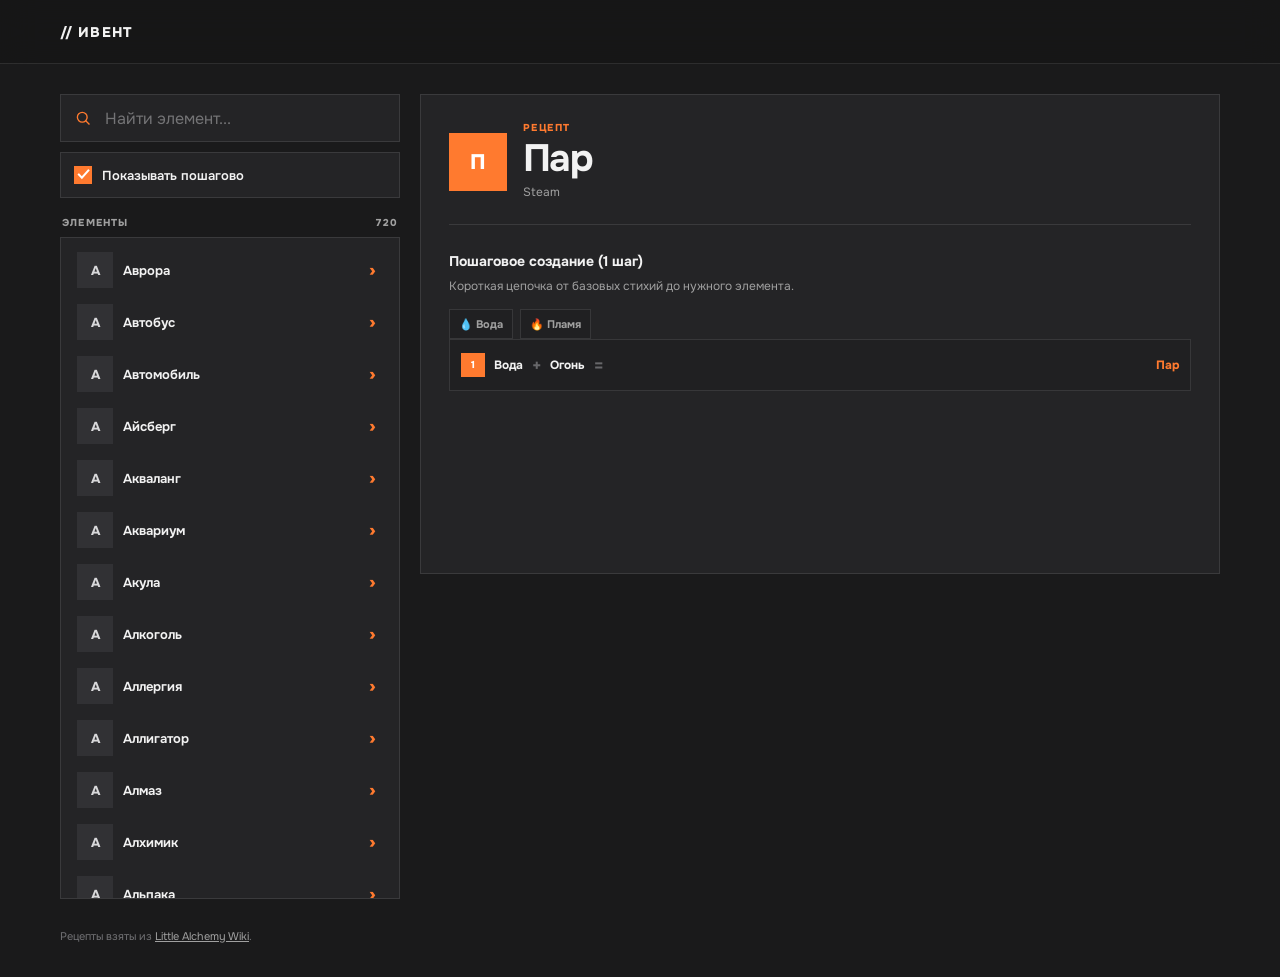
==== Alchemy/index.html @ 8fb55119 "Add files via upload" ====
<!doctype html>
<html lang="ru">
  <head>
    <meta charset="UTF-8" />
    <meta name="viewport" content="width=device-width, initial-scale=1.0" />
    <meta name="theme-color" content="#1a1a1b" />
    <title>Алхимия — все 720 рецептов</title>
    <meta name="description" content="Все 720 элементов Алхимии на русском: поиск, рецепты и пошаговые цепочки." />
    <meta property="og:title" content="Алхимия — все 720 рецептов" />
    <meta property="og:description" content="Простой русскоязычный справочник с поиском и пошаговыми цепочками." />
    <meta property="og:image" content="og.png" />
    <link rel="stylesheet" href="styles.css" />
    <link rel="stylesheet" href="../topbar.css" />
    <script src="data.js" defer></script>
    <script src="app.js" defer></script>
  </head>
  <body>
    <header class="topbar">
      <div class="topbar__inner">
        <a class="brand" href="../" aria-label="Ивент — на главную">// ИВЕНТ</a>
      </div>
    </header>

    <main class="workspace">
      <section class="catalog" aria-label="Каталог элементов">
        <div class="search">
          <span class="search__icon" aria-hidden="true">
            <svg viewBox="0 0 24 24" width="18" height="18"><circle cx="11" cy="11" r="6.5" /><path d="m16 16 4 4" /></svg>
          </span>
          <input id="search-input" type="search" placeholder="Найти элемент..." autocomplete="off" aria-label="Найти элемент" />
          <button id="clear-search" class="icon-button" type="button" aria-label="Очистить поиск" hidden>×</button>
        </div>

        <label class="mode-switch">
          <input id="step-mode" type="checkbox" checked />
          <span class="fake-checkbox" aria-hidden="true">✓</span>
          <span>Показывать пошагово</span>
        </label>

        <div class="list-head">
          <span>Элементы</span>
          <span id="result-count">720</span>
        </div>
        <div class="element-list" id="element-list" role="listbox" aria-label="Результаты поиска"></div>
      </section>

      <section class="recipe-card" id="recipe-card" aria-live="polite"></section>
    </main>

    <footer>
      Рецепты взяты из
      <a href="https://little-alchemy.fandom.com/wiki/Elements_(Little_Alchemy_2)" target="_blank" rel="noreferrer">Little Alchemy Wiki</a>.
    </footer>
  </body>
</html>
---- Alchemy/styles.css ----
@import url("https://fonts.googleapis.com/css2?family=Onest:wght@400;500;600;700;800&display=swap");

:root {
  color-scheme: dark;
  --bg: #1a1a1b;
  --surface: #242426;
  --surface-2: #2b2b2e;
  --line: rgba(255, 255, 255, 0.1);
  --line-strong: rgba(255, 255, 255, 0.2);
  --text: #f2f2f2;
  --muted: #a0a0a0;
  --accent: #ff7a2f;
  --accent-soft: rgba(255, 122, 47, 0.13);
  font-family: "Onest", "Segoe UI", system-ui, sans-serif;
}

* { box-sizing: border-box; }
html { min-width: 320px; background: var(--bg); scroll-behavior: smooth; }
body { min-height: 100vh; margin: 0; background: var(--bg); color: var(--text); }
button, input { font: inherit; }
button { color: inherit; }

.workspace {
  width: min(1160px, calc(100% - 40px));
  margin: 30px auto;
  display: grid;
  grid-template-columns: 340px minmax(0, 1fr);
  gap: 20px;
  align-items: start;
}

.catalog { min-width: 0; }
.search { height: 48px; display: grid; grid-template-columns: 30px 1fr 34px; align-items: center; padding: 0 7px 0 12px; border: 1px solid var(--line); background: var(--surface); }
.search__icon { width: 20px; height: 20px; display: grid; place-items: center; color: var(--accent); }
.search__icon svg { display: block; fill: none; stroke: currentColor; stroke-width: 1.8; stroke-linecap: square; }
.search input { width: 100%; border: 0; outline: 0; background: transparent; color: var(--text); }
.search input::placeholder { color: #747476; }
.search:focus-within { border-color: var(--accent); box-shadow: 0 0 0 2px var(--accent-soft); }
.icon-button { width: 30px; height: 30px; border: 0; background: transparent; color: var(--muted); cursor: pointer; font-size: 21px; }
.icon-button:hover { background: var(--surface-2); color: var(--text); }

.mode-switch { min-height: 46px; margin-top: 10px; padding: 0 13px; display: flex; align-items: center; gap: 10px; border: 1px solid var(--line); background: var(--surface); cursor: pointer; font-size: 13px; font-weight: 600; user-select: none; }
.mode-switch input { position: absolute; opacity: 0; pointer-events: none; }
.fake-checkbox { width: 18px; height: 18px; display: grid; place-items: center; flex: 0 0 auto; border: 1px solid var(--line-strong); color: transparent; font-size: 12px; font-weight: 900; }
.mode-switch input:checked + .fake-checkbox { border-color: var(--accent); background: var(--accent); color: #fff; }
.mode-switch:has(input:focus-visible) { outline: 2px solid var(--accent); outline-offset: 2px; }

.list-head { margin: 18px 2px 8px; display: flex; justify-content: space-between; color: var(--muted); font-size: 10px; font-weight: 800; letter-spacing: 0.12em; text-transform: uppercase; }
.element-list { max-height: calc(100vh - 238px); min-height: 300px; padding: 6px; overflow: auto; border: 1px solid var(--line); background: var(--surface); scrollbar-color: #4b4b4e transparent; }
.element-item { width: 100%; min-height: 52px; display: grid; grid-template-columns: 36px minmax(0, 1fr) 22px; align-items: center; gap: 10px; padding: 7px 9px; border: 1px solid transparent; background: transparent; cursor: pointer; text-align: left; }
.element-item:hover { background: var(--surface-2); }
.element-item[aria-selected="true"] { border-color: rgba(255, 122, 47, 0.36); background: var(--accent-soft); }
.element-item:focus-visible { outline: 2px solid var(--accent); outline-offset: -2px; }
.element-mark { width: 36px; height: 36px; display: grid; place-items: center; background: #313134; color: #d8d8da; font-size: 13px; font-weight: 800; }
.element-item[aria-selected="true"] .element-mark { background: var(--accent); color: #fff; }
.element-name { min-width: 0; overflow: hidden; text-overflow: ellipsis; white-space: nowrap; font-size: 13px; font-weight: 650; }
.selected-check { color: var(--accent); font-size: 17px; font-weight: 900; text-align: center; }
.empty-list { padding: 44px 20px; color: var(--muted); text-align: center; font-size: 13px; }

.recipe-card { min-height: 480px; padding: 28px; border: 1px solid var(--line); background: var(--surface); }
.recipe-title { display: flex; align-items: center; gap: 16px; padding-bottom: 24px; border-bottom: 1px solid var(--line); }
.recipe-title .element-mark { width: 58px; height: 58px; background: var(--accent); color: #fff; font-size: 21px; }
.eyebrow { margin: 0 0 5px; color: var(--accent); font: 800 10px/1 "Onest", sans-serif; letter-spacing: 0.14em; text-transform: uppercase; }
h1 { margin: 0; font-size: clamp(25px, 4vw, 38px); line-height: 1.08; letter-spacing: -0.04em; }
.english-name { margin: 5px 0 0; color: var(--muted); font-size: 12px; }
.section-title { margin: 27px 0 11px; font-size: 14px; }
.section-note { margin: -4px 0 14px; color: var(--muted); font-size: 12px; line-height: 1.5; }
.notice { margin-top: 22px; padding: 15px 17px; border-left: 2px solid var(--accent); background: #202022; color: var(--muted); font-size: 13px; line-height: 1.5; }
.recipe-list, .step-list { margin: 0; padding: 0; list-style: none; display: grid; gap: 8px; }
.recipe-row, .step-row { min-height: 52px; display: flex; align-items: center; gap: 9px; padding: 9px 11px; border: 1px solid var(--line); background: #202022; }
.ingredient { min-width: 0; display: inline-flex; align-items: center; gap: 7px; color: var(--text); font-size: 12px; font-weight: 700; }
button.ingredient { padding: 0; border: 0; background: transparent; cursor: pointer; }
button.ingredient:hover { color: var(--accent); }
.ingredient .element-mark { width: 30px; height: 30px; flex: 0 0 auto; font-size: 11px; }
.operator { color: #67676a; font-weight: 700; }
.result-name { margin-left: auto; color: var(--accent); font-size: 12px; font-weight: 750; text-align: right; }
.step-number { width: 24px; height: 24px; display: grid; place-items: center; flex: 0 0 auto; background: var(--accent); color: #fff; font: 800 10px/1 "Onest", sans-serif; }
.start-items { display: flex; flex-wrap: wrap; gap: 7px; }
.start-chip { padding: 7px 9px; border: 1px solid var(--line); background: #202022; color: var(--muted); font-size: 11px; font-weight: 700; }
footer { width: min(1160px, calc(100% - 40px)); margin: 20px auto 34px; color: #717174; font-size: 11px; }
footer a { color: var(--muted); }
footer a:hover { color: var(--accent); }

@media (max-width: 800px) {
  .workspace { grid-template-columns: 1fr; }
  .element-list { max-height: 340px; }
}

@media (max-width: 520px) {
  .workspace, footer { width: min(100% - 24px, 1160px); }
  .workspace { margin-top: 18px; gap: 12px; }
  .recipe-card { padding: 18px; }
  .step-row { align-items: flex-start; flex-wrap: wrap; }
  .result-name { width: 100%; margin-left: 33px; text-align: left; }
}

@media (prefers-reduced-motion: reduce) {
  *, *::before, *::after { scroll-behavior: auto !important; transition: none !important; }
}
---- topbar.css ----
.topbar {
  position: sticky;
  z-index: 20;
  top: 0;
  width: 100%;
  height: 64px;
  border-bottom: 1px solid rgba(255, 255, 255, 0.1);
  background: rgba(22, 22, 23, 0.78);
  -webkit-backdrop-filter: blur(18px);
  backdrop-filter: blur(18px);
}

.topbar__inner {
  width: min(1160px, calc(100% - 40px));
  height: 100%;
  margin: 0 auto;
  display: flex;
  align-items: center;
}

.topbar .brand {
  display: inline-flex;
  align-items: center;
  color: #f2f2f2;
  font-family: "Onest", "Segoe UI", system-ui, sans-serif;
  font-size: 14px;
  font-weight: 800;
  line-height: 1;
  letter-spacing: 0.08em;
  text-decoration: none;
}

.topbar .brand::first-letter { color: #ff7a2f; }

@media (max-width: 800px) {
  .topbar__inner { width: calc(100% - 24px); }
}
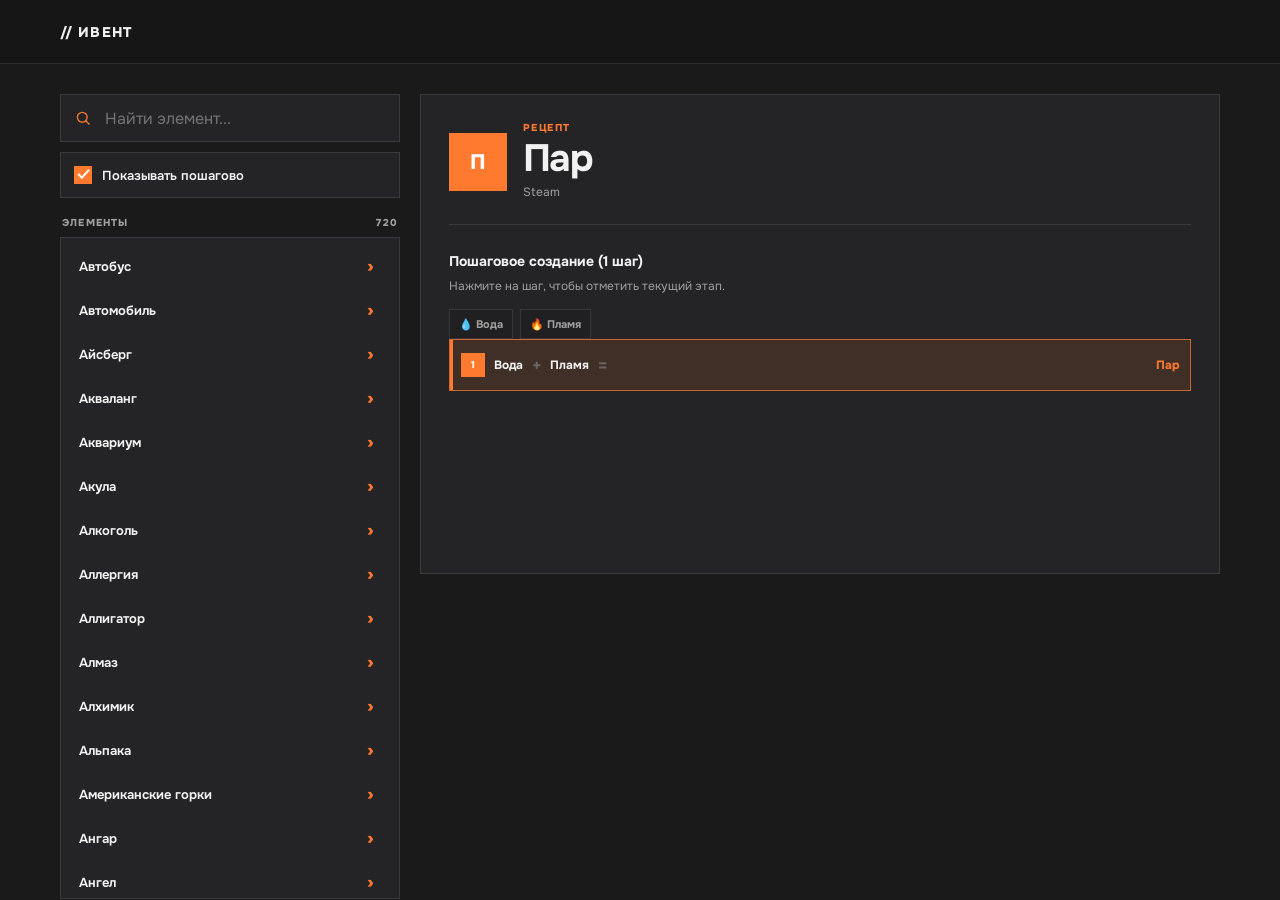
==== commit 6b562d0b: "Add files via upload" ====
--- a/Alchemy/index.html
+++ b/Alchemy/index.html
@@ -46,10 +46,5 @@
 
       <section class="recipe-card" id="recipe-card" aria-live="polite"></section>
     </main>
-
-    <footer>
-      Рецепты взяты из
-      <a href="https://little-alchemy.fandom.com/wiki/Elements_(Little_Alchemy_2)" target="_blank" rel="noreferrer">Little Alchemy Wiki</a>.
-    </footer>
   </body>
 </html>
--- a/Alchemy/styles.css
+++ b/Alchemy/styles.css
@@ -34,6 +34,9 @@
 .search__icon { width: 20px; height: 20px; display: grid; place-items: center; color: var(--accent); }
 .search__icon svg { display: block; fill: none; stroke: currentColor; stroke-width: 1.8; stroke-linecap: square; }
 .search input { width: 100%; border: 0; outline: 0; background: transparent; color: var(--text); }
+.search input::-webkit-search-cancel-button,
+.search input::-webkit-search-decoration { -webkit-appearance: none; appearance: none; }
+.search input::-ms-clear { display: none; width: 0; height: 0; }
 .search input::placeholder { color: #747476; }
 .search:focus-within { border-color: var(--accent); box-shadow: 0 0 0 2px var(--accent-soft); }
 .icon-button { width: 30px; height: 30px; border: 0; background: transparent; color: var(--muted); cursor: pointer; font-size: 21px; }
@@ -47,12 +50,11 @@
 
 .list-head { margin: 18px 2px 8px; display: flex; justify-content: space-between; color: var(--muted); font-size: 10px; font-weight: 800; letter-spacing: 0.12em; text-transform: uppercase; }
 .element-list { max-height: calc(100vh - 238px); min-height: 300px; padding: 6px; overflow: auto; border: 1px solid var(--line); background: var(--surface); scrollbar-color: #4b4b4e transparent; }
-.element-item { width: 100%; min-height: 52px; display: grid; grid-template-columns: 36px minmax(0, 1fr) 22px; align-items: center; gap: 10px; padding: 7px 9px; border: 1px solid transparent; background: transparent; cursor: pointer; text-align: left; }
+.element-item { width: 100%; min-height: 44px; display: grid; grid-template-columns: minmax(0, 1fr) 22px; align-items: center; gap: 8px; padding: 7px 11px; border: 1px solid transparent; background: transparent; cursor: pointer; text-align: left; }
 .element-item:hover { background: var(--surface-2); }
 .element-item[aria-selected="true"] { border-color: rgba(255, 122, 47, 0.36); background: var(--accent-soft); }
 .element-item:focus-visible { outline: 2px solid var(--accent); outline-offset: -2px; }
 .element-mark { width: 36px; height: 36px; display: grid; place-items: center; background: #313134; color: #d8d8da; font-size: 13px; font-weight: 800; }
-.element-item[aria-selected="true"] .element-mark { background: var(--accent); color: #fff; }
 .element-name { min-width: 0; overflow: hidden; text-overflow: ellipsis; white-space: nowrap; font-size: 13px; font-weight: 650; }
 .selected-check { color: var(--accent); font-size: 17px; font-weight: 900; text-align: center; }
 .empty-list { padding: 44px 20px; color: var(--muted); text-align: center; font-size: 13px; }
@@ -68,13 +70,18 @@
 .notice { margin-top: 22px; padding: 15px 17px; border-left: 2px solid var(--accent); background: #202022; color: var(--muted); font-size: 13px; line-height: 1.5; }
 .recipe-list, .step-list { margin: 0; padding: 0; list-style: none; display: grid; gap: 8px; }
 .recipe-row, .step-row { min-height: 52px; display: flex; align-items: center; gap: 9px; padding: 9px 11px; border: 1px solid var(--line); background: #202022; }
+.step-row { cursor: pointer; transition: border-color .15s ease, background-color .15s ease; }
+.step-row:hover { border-color: var(--line-strong); background: var(--surface-2); }
+.step-row.is-current { border-color: rgba(255, 122, 47, .75); background: var(--accent-soft); box-shadow: inset 3px 0 0 var(--accent); }
 .ingredient { min-width: 0; display: inline-flex; align-items: center; gap: 7px; color: var(--text); font-size: 12px; font-weight: 700; }
 button.ingredient { padding: 0; border: 0; background: transparent; cursor: pointer; }
 button.ingredient:hover { color: var(--accent); }
 .ingredient .element-mark { width: 30px; height: 30px; flex: 0 0 auto; font-size: 11px; }
 .operator { color: #67676a; font-weight: 700; }
 .result-name { margin-left: auto; color: var(--accent); font-size: 12px; font-weight: 750; text-align: right; }
-.step-number { width: 24px; height: 24px; display: grid; place-items: center; flex: 0 0 auto; background: var(--accent); color: #fff; font: 800 10px/1 "Onest", sans-serif; }
+.step-number { width: 24px; height: 24px; display: grid; place-items: center; flex: 0 0 auto; padding: 0; border: 0; background: #343437; color: var(--muted); font: 800 10px/1 "Onest", sans-serif; cursor: pointer; }
+.step-number:focus-visible { outline: 2px solid var(--accent); outline-offset: 2px; }
+.step-row.is-current .step-number { background: var(--accent); color: #fff; }
 .start-items { display: flex; flex-wrap: wrap; gap: 7px; }
 .start-chip { padding: 7px 9px; border: 1px solid var(--line); background: #202022; color: var(--muted); font-size: 11px; font-weight: 700; }
 footer { width: min(1160px, calc(100% - 40px)); margin: 20px auto 34px; color: #717174; font-size: 11px; }
